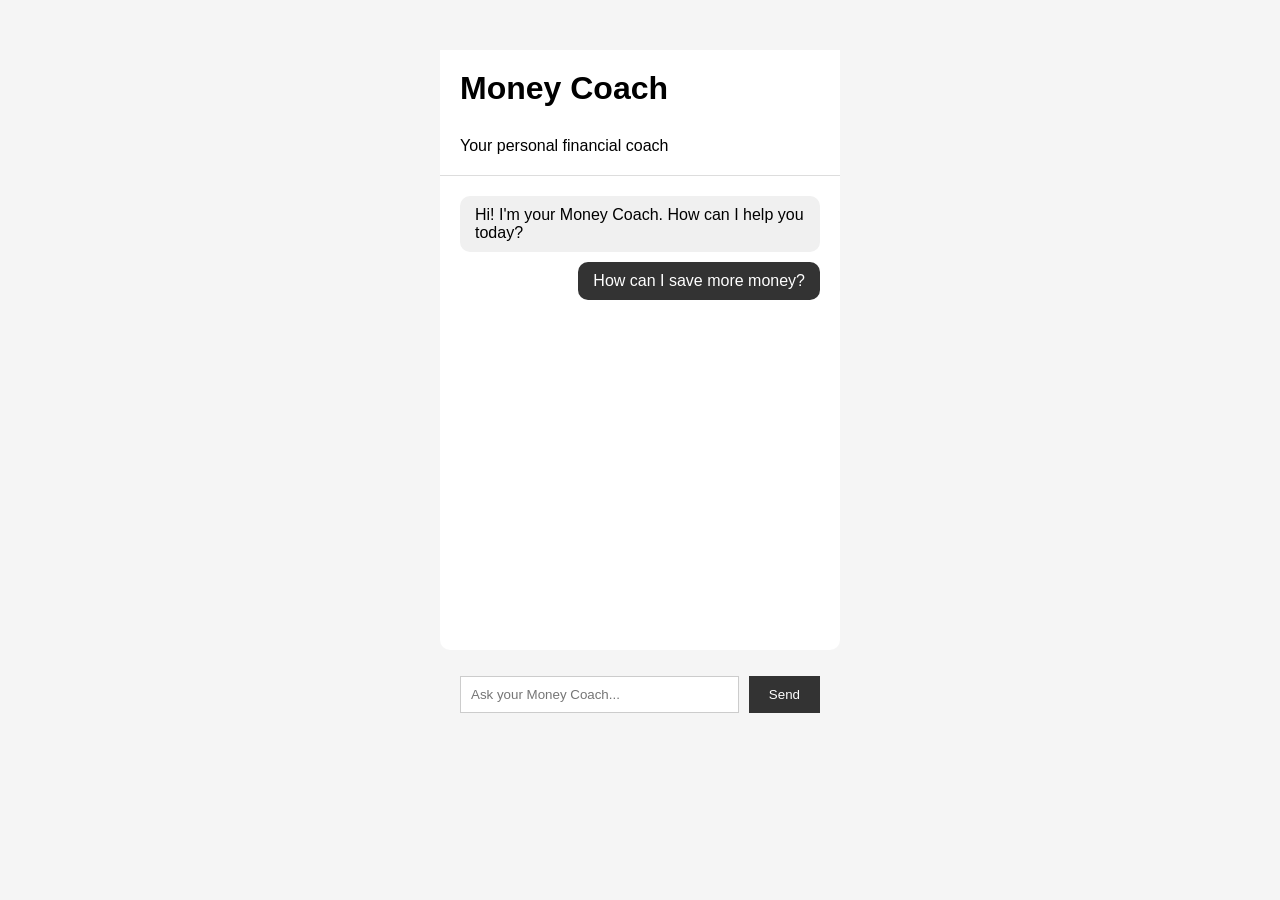
==== frontend/ai-chat/index.html @ bfb4799e "connecting js to the backend" ====
<!DOCTYPE html>
<html lang="en">
<head>
    <meta charset="UTF-8">
    <meta name="viewport" content="width=device-width, initial-scale=1.0">
    <title>Money Coach AI</title>
    <link rel="stylesheet" href="style.css">
    
</head>
<body>
    <div class="chat-container">
        <header class="chat-header">
            <h1>Money Coach</h1>
            <p>Your personal financial coach</p>
        </header>

        <main class="chat-messages">
            <div class="message coach-message">
                Hi! I'm your Money Coach. How can I help you today?
            </div>

            <div class="message user-message">
                How can I save more money?
            </div>

        </main>
        <form class="chat-input">
            <input type="text" id="message-input" placeholder="Ask your Money Coach...">
            <button type="submit">Send</button>
    
        </form>

    <script src="script.js"></script>
    </div>
</body>
</html>
---- frontend/ai-chat/style.css ----
* {
    margin: 0;
    padding: 0;
    box-sizing: border-box;
}

body {
    font-family: Arial, sans-serif;
    background-color: #f5f5f5;
}

.chat-container {
    width: 400px;
    margin: 50px auto;
    background-color: white;
    border-radius: 10px;
    height: 600px;
}

.chat-header {
    padding: 20px;
    background-color: white;
    color: black;
    border-bottom: 1px solid #ddd;
    
}

.chat-header h1 {
    margin-bottom: 30px;
}

.chat-messages {
    height: 480px;
    padding: 20px;
}

.message {
    padding: 10px 15px;
    border-radius: 10px;
    margin-bottom: 10px;
}

.chat-input {
    padding: 20px;
    display: flex;
    gap: 10px;
}

#message-input {
    flex: 1;
    padding: 10px;
    border: 1px solid #ccc;
}

.chat-input button {
    padding: 10px 20px;
    border: none;
    background-color: #333;
    color: white;
}

.coach-message {
    background-color: #f0f0f0;
    width: fit-content;
    margin-right: auto;
}

.user-message {
    text-align: right;
    background-color: #333;
    color: white;
    width: fit-content;
    margin-left: auto;
}
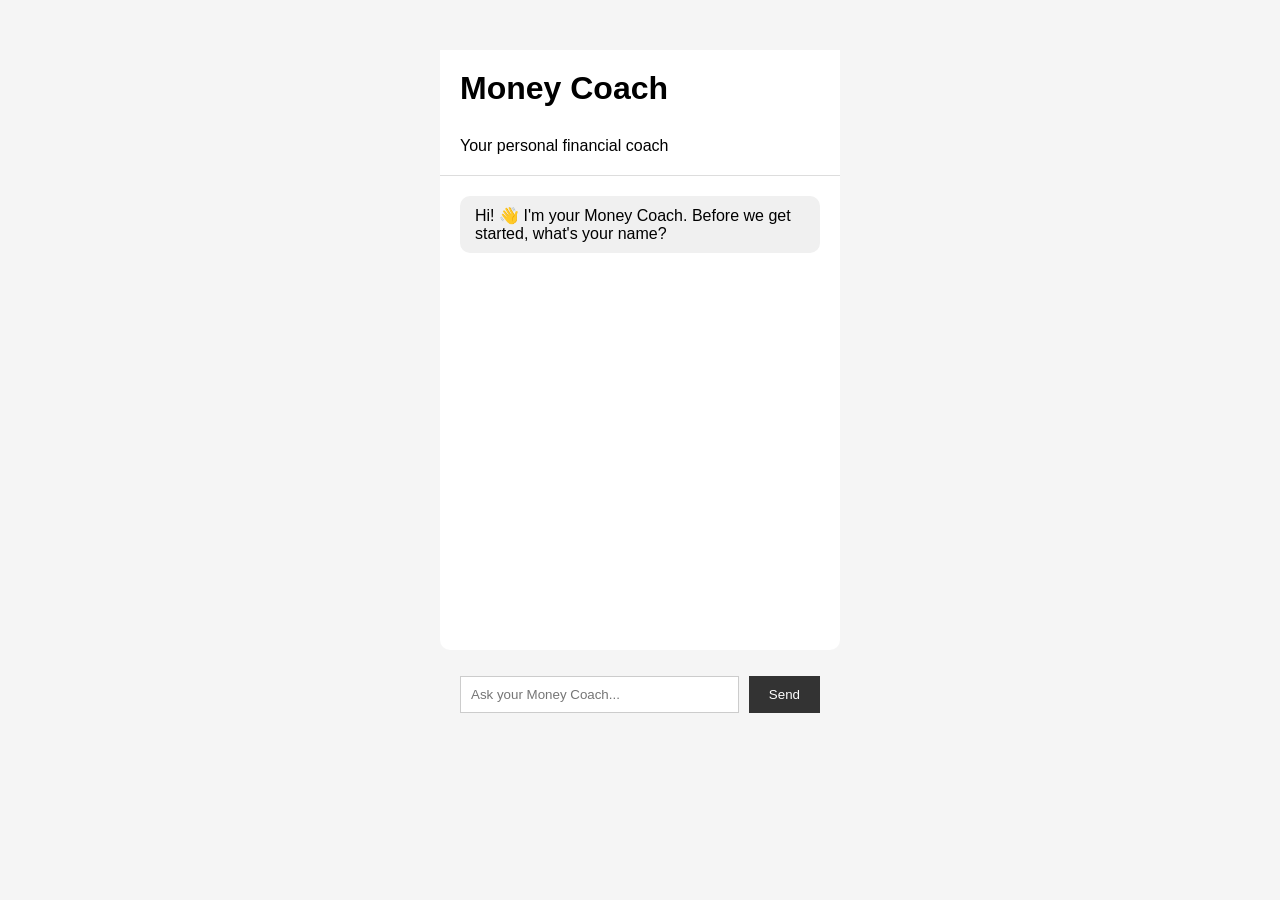
==== commit f724a666: "feat: build Money Coach AI chat" ====
--- a/frontend/ai-chat/index.html
+++ b/frontend/ai-chat/index.html
@@ -16,12 +16,10 @@
 
         <main class="chat-messages">
             <div class="message coach-message">
-                Hi! I'm your Money Coach. How can I help you today?
+                Hi! 👋 I'm your Money Coach. Before we get started, what's your name?
             </div>
+            
 
-            <div class="message user-message">
-                How can I save more money?
-            </div>
 
         </main>
         <form class="chat-input">
--- a/frontend/ai-chat/style.css
+++ b/frontend/ai-chat/style.css
@@ -32,6 +32,7 @@
 .chat-messages {
     height: 480px;
     padding: 20px;
+    overflow-y: auto;
 }
 
 .message {
@@ -71,4 +72,26 @@
     color: white;
     width: fit-content;
     margin-left: auto;
+}
+
+
+.suggested-actions {
+    display: flex;
+    flex-wrap: wrap;
+    gap: 8px;
+    margin-bottom: 15px;
+}
+
+.suggestion-button {
+    padding: 8px 12px;
+    border: 1px solid #333;
+    border-radius: 20px;
+    background-color: white;
+    color: #333;
+    cursor: pointer;
+}
+
+.suggestion-button:hover {
+    background-color: #333;
+    color: white;
 }
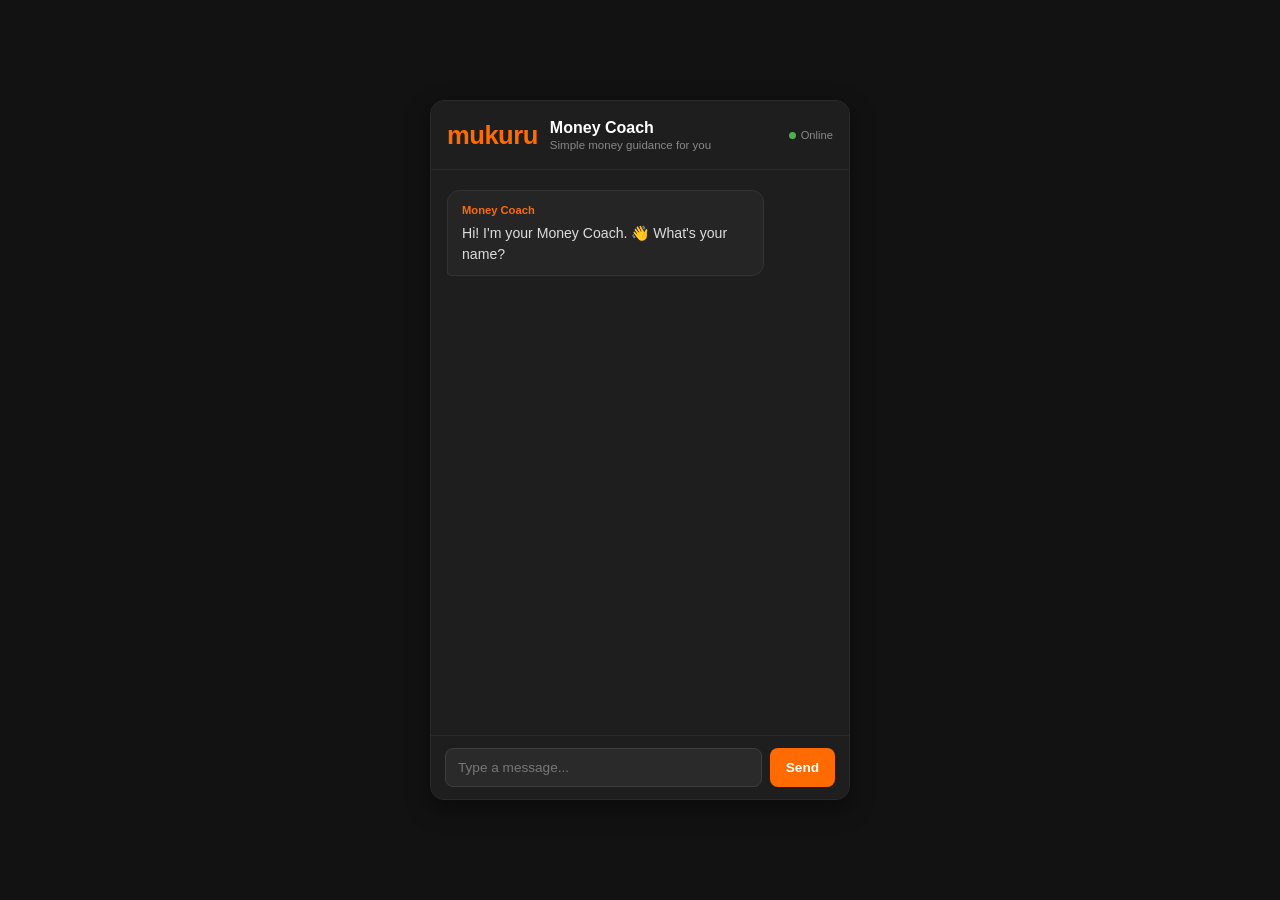
==== commit afc65a7e: "changing the css of ai chat" ====
--- a/frontend/ai-chat/index.html
+++ b/frontend/ai-chat/index.html
@@ -3,32 +3,74 @@
 <head>
     <meta charset="UTF-8">
     <meta name="viewport" content="width=device-width, initial-scale=1.0">
-    <title>Money Coach AI</title>
+
+    <title>Mukuru Money Coach</title>
+
     <link rel="stylesheet" href="style.css">
-    
 </head>
+
 <body>
-    <div class="chat-container">
-        <header class="chat-header">
-            <h1>Money Coach</h1>
-            <p>Your personal financial coach</p>
-        </header>
 
-        <main class="chat-messages">
-            <div class="message coach-message">
-                Hi! 👋 I'm your Money Coach. Before we get started, what's your name?
+<div class="chat-container">
+
+    <!-- CHAT HEADER -->
+    <header class="chat-header">
+
+        <div class="header-brand">
+            <span class="brand-title">mukuru</span>
+
+            <div class="coach-title">
+                <h1>Money Coach</h1>
+                <p>Simple money guidance for you</p>
             </div>
-            
+        </div>
+
+        <div class="coach-status">
+            <span class="status-dot"></span>
+            <span>Online</span>
+        </div>
+
+    </header>
 
 
-        </main>
-        <form class="chat-input">
-            <input type="text" id="message-input" placeholder="Ask your Money Coach...">
-            <button type="submit">Send</button>
-    
-        </form>
+    <!-- CHAT MESSAGES -->
+    <main class="chat-messages">
 
-    <script src="script.js"></script>
-    </div>
+        <!-- Initial coach message -->
+        <div class="message coach-message">
+            <div class="message-label">Money Coach</div>
+
+            
+            <div class="message-content">
+                Hi! I'm your Money Coach. 👋 What's your name?
+            </div>
+
+
+        </div>
+
+    </main>
+
+
+    <!-- CHAT INPUT -->
+    <form class="chat-input">
+
+        <input
+            type="text"
+            id="message-input"
+            placeholder="Type a message..."
+            autocomplete="off"
+        >
+
+        <button type="submit" aria-label="Send message">
+            Send
+        </button>
+
+    </form>
+
+</div>
+
+<script src="script.js"></script>
+
 </body>
-</html>+</html>
+
--- a/frontend/ai-chat/style.css
+++ b/frontend/ai-chat/style.css
@@ -1,97 +1,391 @@
+/* ================================================================
+   MUKURU MONEY COACH
+   CHAT STYLES
+   ================================================================ */
+
+
+/* ================================================================
+   RESET & BASE
+   ================================================================ */
+
 * {
+    box-sizing: border-box;
     margin: 0;
     padding: 0;
-    box-sizing: border-box;
+    font-family: -apple-system, BlinkMacSystemFont, "Segoe UI",
+        Roboto, Oxygen, Ubuntu, Cantarell, sans-serif;
 }
 
 body {
-    font-family: Arial, sans-serif;
-    background-color: #f5f5f5;
-}
+    min-height: 100vh;
+    background-color: #121212;
+    color: #ffffff;
+
+    display: flex;
+    justify-content: center;
+    align-items: center;
+
+    padding: 12px;
+}
+
+
+/* ================================================================
+   CHAT CONTAINER
+   ================================================================ */
 
 .chat-container {
-    width: 400px;
-    margin: 50px auto;
-    background-color: white;
-    border-radius: 10px;
-    height: 600px;
-}
+    width: 100%;
+    max-width: 420px;
+    height: 700px;
+
+    background-color: #1e1e1e;
+
+    border: 1px solid #2a2a2a;
+    border-radius: 14px;
+
+    box-shadow: 0 8px 24px rgba(0, 0, 0, 0.45);
+
+    display: flex;
+    flex-direction: column;
+
+    overflow: hidden;
+}
+
+
+/* ================================================================
+   CHAT HEADER
+   ================================================================ */
 
 .chat-header {
-    padding: 20px;
-    background-color: white;
-    color: black;
-    border-bottom: 1px solid #ddd;
-    
-}
-
-.chat-header h1 {
-    margin-bottom: 30px;
-}
+    padding: 18px 16px;
+
+    background-color: #1e1e1e;
+
+    border-bottom: 1px solid #2a2a2a;
+
+    display: flex;
+    justify-content: space-between;
+    align-items: center;
+}
+
+.header-brand {
+    display: flex;
+    align-items: center;
+    gap: 12px;
+}
+
+
+/* Mukuru logo text */
+
+.brand-title {
+    color: #FF6B00;
+
+    font-size: 1.6rem;
+    font-weight: 800;
+
+    letter-spacing: -0.5px;
+}
+
+
+/* Coach title */
+
+.coach-title h1 {
+    font-size: 1rem;
+    font-weight: 700;
+
+    color: #ffffff;
+
+    margin-bottom: 2px;
+}
+
+.coach-title p {
+    font-size: 0.72rem;
+    color: #888888;
+}
+
+
+/* Online indicator */
+
+.coach-status {
+    display: flex;
+    align-items: center;
+    gap: 5px;
+
+    font-size: 0.7rem;
+    color: #888888;
+}
+
+.status-dot {
+    width: 7px;
+    height: 7px;
+
+    border-radius: 50%;
+
+    background-color: #4CAF50;
+}
+
+
+/* ================================================================
+   CHAT MESSAGES
+   ================================================================ */
 
 .chat-messages {
-    height: 480px;
-    padding: 20px;
+    flex: 1;
+
+    padding: 20px 16px;
+
     overflow-y: auto;
-}
+
+    display: flex;
+    flex-direction: column;
+}
+
+
+/* ================================================================
+   MESSAGE BUBBLES
+   ================================================================ */
 
 .message {
-    padding: 10px 15px;
-    border-radius: 10px;
-    margin-bottom: 10px;
-}
+    max-width: 82%;
+
+    padding: 11px 14px;
+
+    border-radius: 12px;
+
+    margin-bottom: 12px;
+
+    font-size: 0.88rem;
+    line-height: 1.45;
+}
+
+
+/* Coach message */
+
+.coach-message {
+    align-self: flex-start;
+
+    background-color: #252525;
+
+    border: 1px solid #333333;
+
+    color: #ffffff;
+
+    border-bottom-left-radius: 4px;
+}
+
+
+/* Small label above coach message */
+
+.message-label {
+    color: #FF6B00;
+
+    font-size: 0.7rem;
+    font-weight: 700;
+
+    margin-bottom: 5px;
+}
+
+
+/* Message text */
+
+.message-content {
+    color: #dddddd;
+}
+
+
+/* User message */
+
+.user-message {
+    align-self: flex-end;
+
+    background-color: #FF6B00;
+
+    color: #ffffff;
+
+    border-bottom-right-radius: 4px;
+
+    margin-left: auto;
+}
+
+
+/* ================================================================
+   SUGGESTED ACTIONS
+   ================================================================ */
+
+.suggested-actions {
+    display: flex;
+
+    flex-wrap: wrap;
+
+    gap: 8px;
+
+    margin-top: 4px;
+    margin-bottom: 16px;
+}
+
+.suggestion-button {
+    background-color: #2a2a2a;
+
+    color: #ffffff;
+
+    border: 1px solid #444444;
+
+    border-radius: 20px;
+
+    padding: 9px 13px;
+
+    font-size: 0.78rem;
+    font-weight: 600;
+
+    cursor: pointer;
+
+    transition:
+        background-color 0.2s ease,
+        border-color 0.2s ease,
+        color 0.2s ease;
+}
+
+.suggestion-button:hover {
+    background-color: #FF6B00;
+
+    border-color: #FF6B00;
+
+    color: #ffffff;
+}
+
+
+/* ================================================================
+   CHAT INPUT
+   ================================================================ */
 
 .chat-input {
-    padding: 20px;
-    display: flex;
-    gap: 10px;
-}
+    padding: 12px 14px;
+
+    background-color: #1e1e1e;
+
+    border-top: 1px solid #2a2a2a;
+
+    display: flex;
+
+    gap: 8px;
+}
+
+
+/* Text field */
 
 #message-input {
     flex: 1;
-    padding: 10px;
-    border: 1px solid #ccc;
-}
+
+    min-width: 0;
+
+    background-color: #2a2a2a;
+
+    color: #ffffff;
+
+    border: 1px solid #3d3d3d;
+
+    border-radius: 8px;
+
+    padding: 11px 12px;
+
+    font-size: 0.85rem;
+
+    outline: none;
+
+    transition: border-color 0.2s ease;
+}
+
+#message-input::placeholder {
+    color: #777777;
+}
+
+#message-input:focus {
+    border-color: #FF6B00;
+}
+
+
+/* Send button */
 
 .chat-input button {
-    padding: 10px 20px;
+    background-color: #FF6B00;
+
+    color: #ffffff;
+
     border: none;
-    background-color: #333;
-    color: white;
-}
-
-.coach-message {
-    background-color: #f0f0f0;
-    width: fit-content;
-    margin-right: auto;
-}
-
-.user-message {
-    text-align: right;
-    background-color: #333;
-    color: white;
-    width: fit-content;
-    margin-left: auto;
-}
-
-
-.suggested-actions {
-    display: flex;
-    flex-wrap: wrap;
-    gap: 8px;
-    margin-bottom: 15px;
-}
-
-.suggestion-button {
-    padding: 8px 12px;
-    border: 1px solid #333;
-    border-radius: 20px;
-    background-color: white;
-    color: #333;
+
+    border-radius: 8px;
+
+    padding: 11px 16px;
+
+    font-size: 0.85rem;
+
+    font-weight: 700;
+
     cursor: pointer;
-}
-
-.suggestion-button:hover {
-    background-color: #333;
-    color: white;
-}+
+    transition: background-color 0.2s ease;
+}
+
+.chat-input button:hover {
+    background-color: #e56000;
+}
+
+
+/* ================================================================
+   SCROLLBAR
+   ================================================================ */
+
+.chat-messages::-webkit-scrollbar {
+    width: 5px;
+}
+
+.chat-messages::-webkit-scrollbar-track {
+    background: #1e1e1e;
+}
+
+.chat-messages::-webkit-scrollbar-thumb {
+    background: #444444;
+    border-radius: 10px;
+}
+
+.chat-messages::-webkit-scrollbar-thumb:hover {
+    background: #FF6B00;
+}
+
+
+/* ================================================================
+   MOBILE
+   ================================================================ */
+
+@media (max-width: 480px) {
+
+    body {
+        padding: 0;
+    }
+
+    .chat-container {
+        width: 100%;
+        height: 100vh;
+
+        max-width: none;
+
+        border-radius: 0;
+        border: none;
+    }
+
+    .chat-header {
+        padding: 16px;
+    }
+
+    .chat-messages {
+        padding: 16px 12px;
+    }
+
+    .message {
+        max-width: 88%;
+    }
+
+    .chat-input {
+        padding: 10px;
+    }
+}
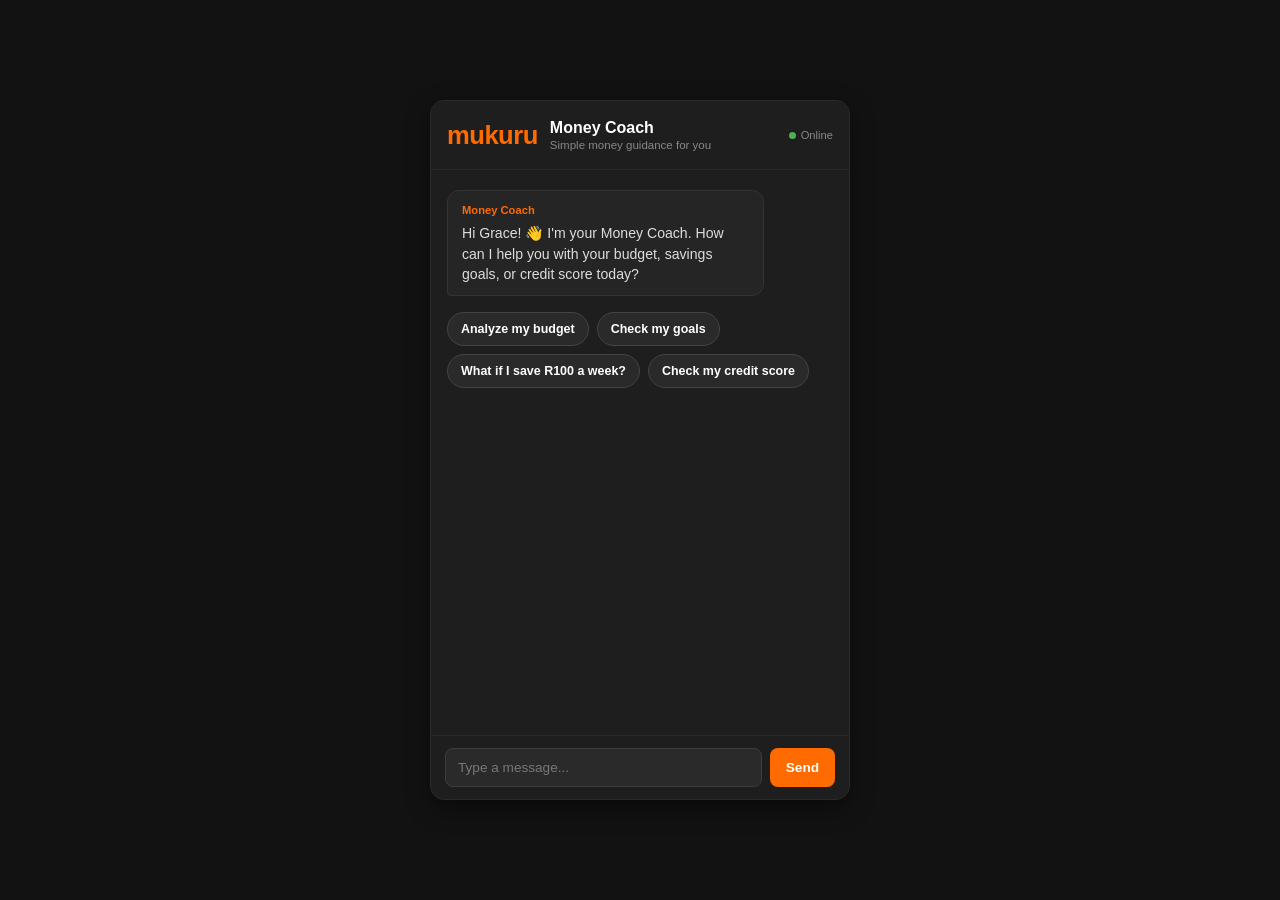
==== commit 04da787c: "fix: greet Grace by name instead of prompting for it The name-capture state made the coach treat a s" ====
--- a/frontend/ai-chat/index.html
+++ b/frontend/ai-chat/index.html
@@ -40,9 +40,9 @@
         <div class="message coach-message">
             <div class="message-label">Money Coach</div>
 
-            
+
             <div class="message-content">
-                Hi! I'm your Money Coach. 👋 What's your name?
+                Hi Grace! 👋 I'm your Money Coach. How can I help you with your budget, savings goals, or credit score today?
             </div>
 
 
@@ -69,6 +69,7 @@
 
 </div>
 
+<script src="api-config.js"></script>
 <script src="script.js"></script>
 
 </body>
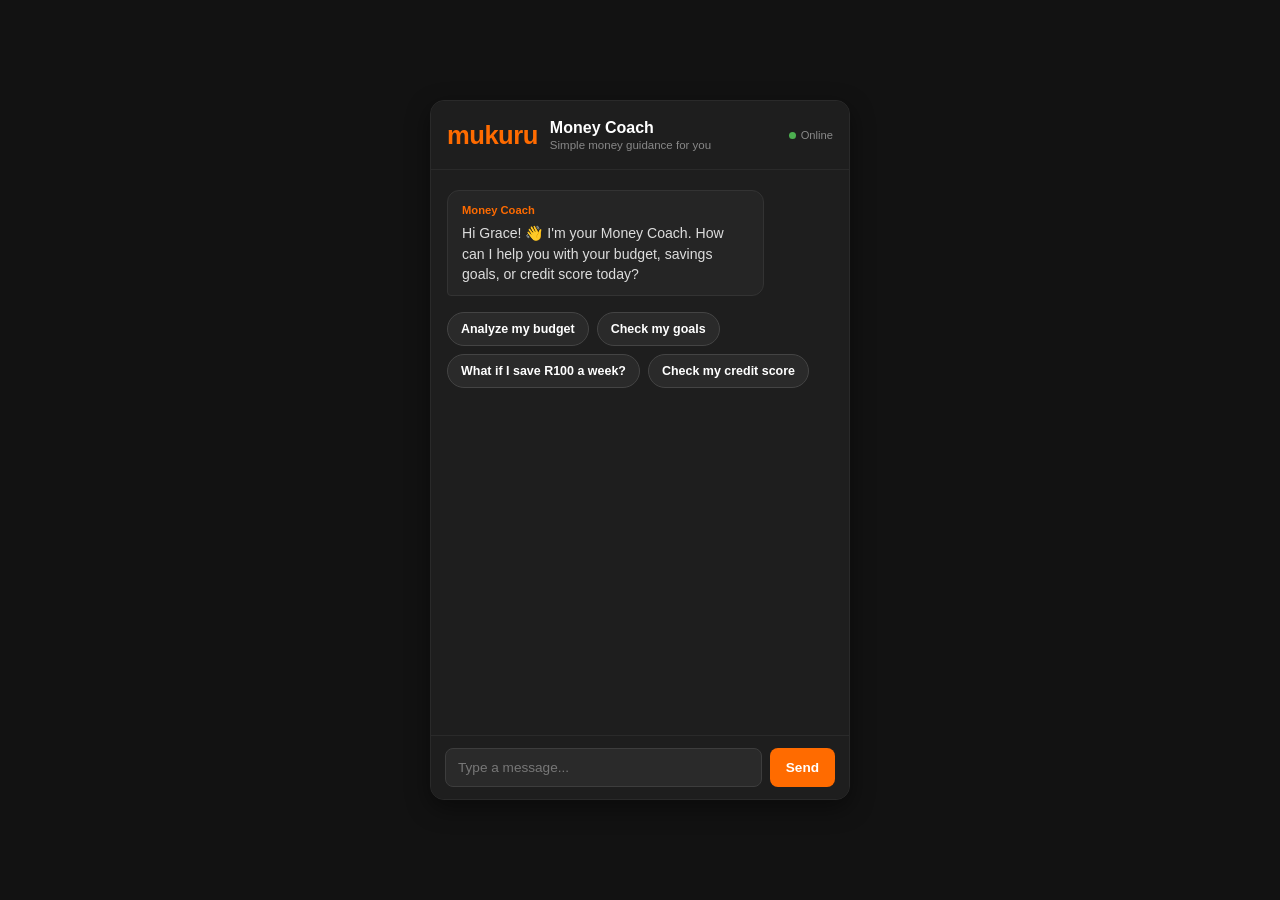
==== commit 736d5202: "refactor: centralise hardcoded config into shared modules The demo identity and API endpoints were d" ====
--- a/frontend/ai-chat/index.html
+++ b/frontend/ai-chat/index.html
@@ -36,13 +36,15 @@
     <!-- CHAT MESSAGES -->
     <main class="chat-messages">
 
-        <!-- Initial coach message -->
+        <!-- Initial coach message. Kept as static markup so it paints without
+             waiting on script.js; script.js rewrites the name span from
+             shared/api-config.js so an overridden user is greeted correctly. -->
         <div class="message coach-message">
             <div class="message-label">Money Coach</div>
 
 
             <div class="message-content">
-                Hi Grace! 👋 I'm your Money Coach. How can I help you with your budget, savings goals, or credit score today?
+                Hi <span data-user-name>Grace</span>! 👋 I'm your Money Coach. How can I help you with your budget, savings goals, or credit score today?
             </div>
 
 
@@ -69,7 +71,7 @@
 
 </div>
 
-<script src="api-config.js"></script>
+<script src="../shared/api-config.js"></script>
 <script src="script.js"></script>
 
 </body>
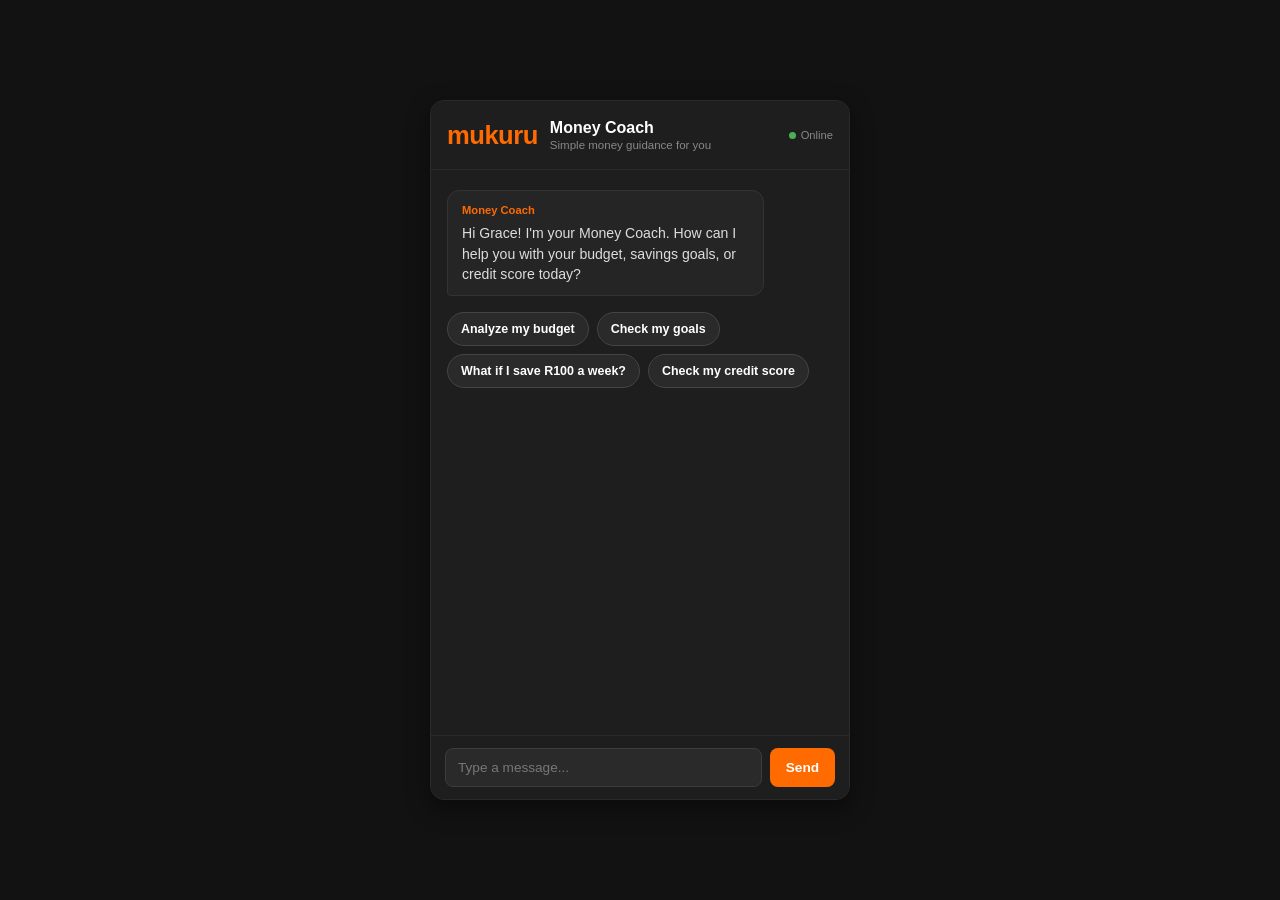
==== commit 131859af: "fix: remove emoji from the UI Emoji were purely decorative here and several were actively unhelpful:" ====
--- a/frontend/ai-chat/index.html
+++ b/frontend/ai-chat/index.html
@@ -44,7 +44,7 @@
 
 
             <div class="message-content">
-                Hi <span data-user-name>Grace</span>! 👋 I'm your Money Coach. How can I help you with your budget, savings goals, or credit score today?
+                Hi <span data-user-name>Grace</span>! I'm your Money Coach. How can I help you with your budget, savings goals, or credit score today?
             </div>
 
 
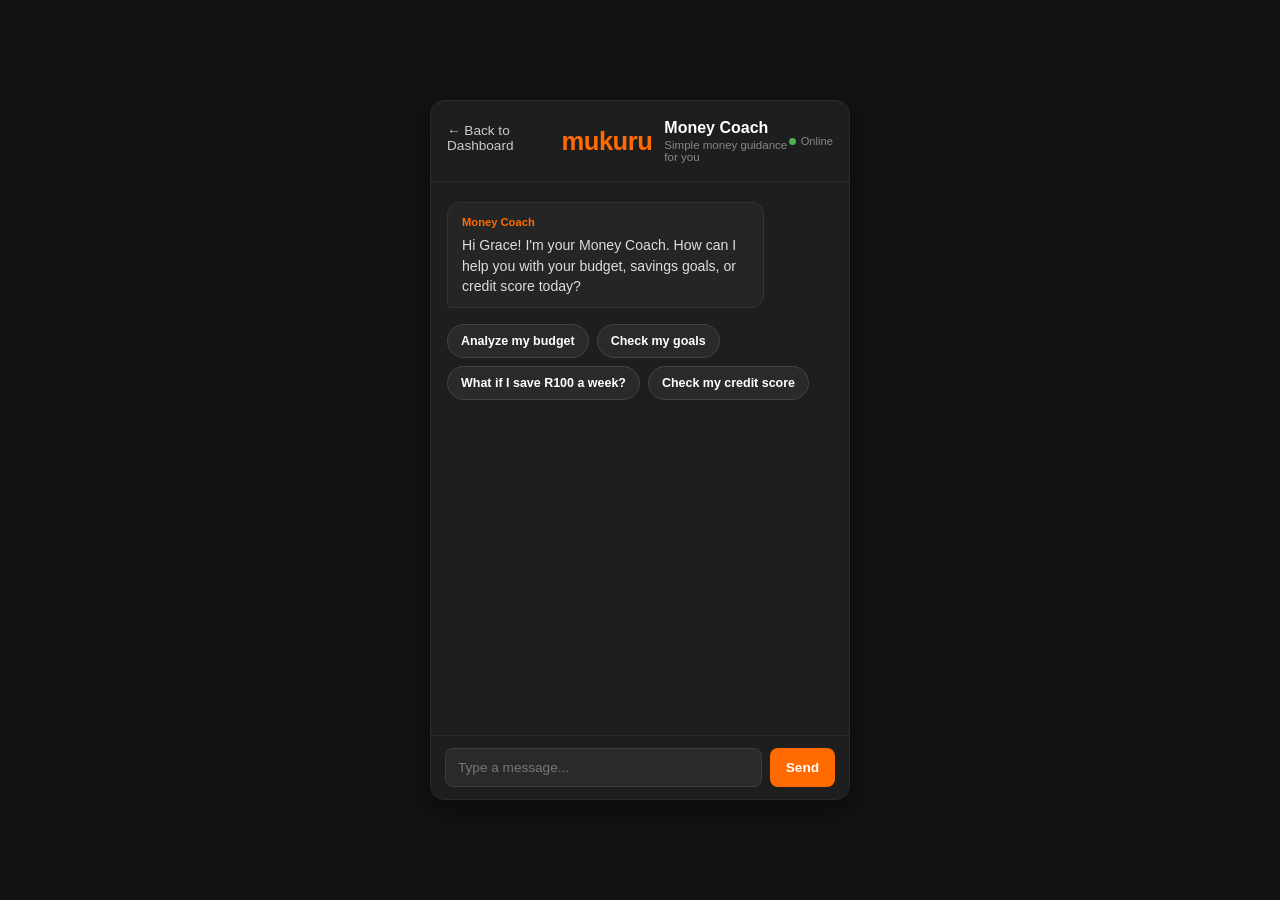
==== commit 21c0faae: "fix: add back navigation to every page Navigation was a set of one-way corridors. The AI chat page w" ====
--- a/frontend/ai-chat/index.html
+++ b/frontend/ai-chat/index.html
@@ -17,6 +17,8 @@
     <header class="chat-header">
 
         <div class="header-brand">
+            <a class="back-link" href="../Dashboard/index.html">&larr; Back to Dashboard</a>
+
             <span class="brand-title">mukuru</span>
 
             <div class="coach-title">
--- a/frontend/ai-chat/style.css
+++ b/frontend/ai-chat/style.css
@@ -389,3 +389,18 @@
         padding: 10px;
     }
 }
+
+/* Back to Dashboard. Plain anchor so it works without JS. */
+.back-link {
+    display: inline-block;
+    margin-bottom: 6px;
+    color: #cccccc;
+    font-size: 0.85rem;
+    text-decoration: none;
+}
+
+.back-link:hover,
+.back-link:focus {
+    color: #FF6B00;
+    text-decoration: underline;
+}
